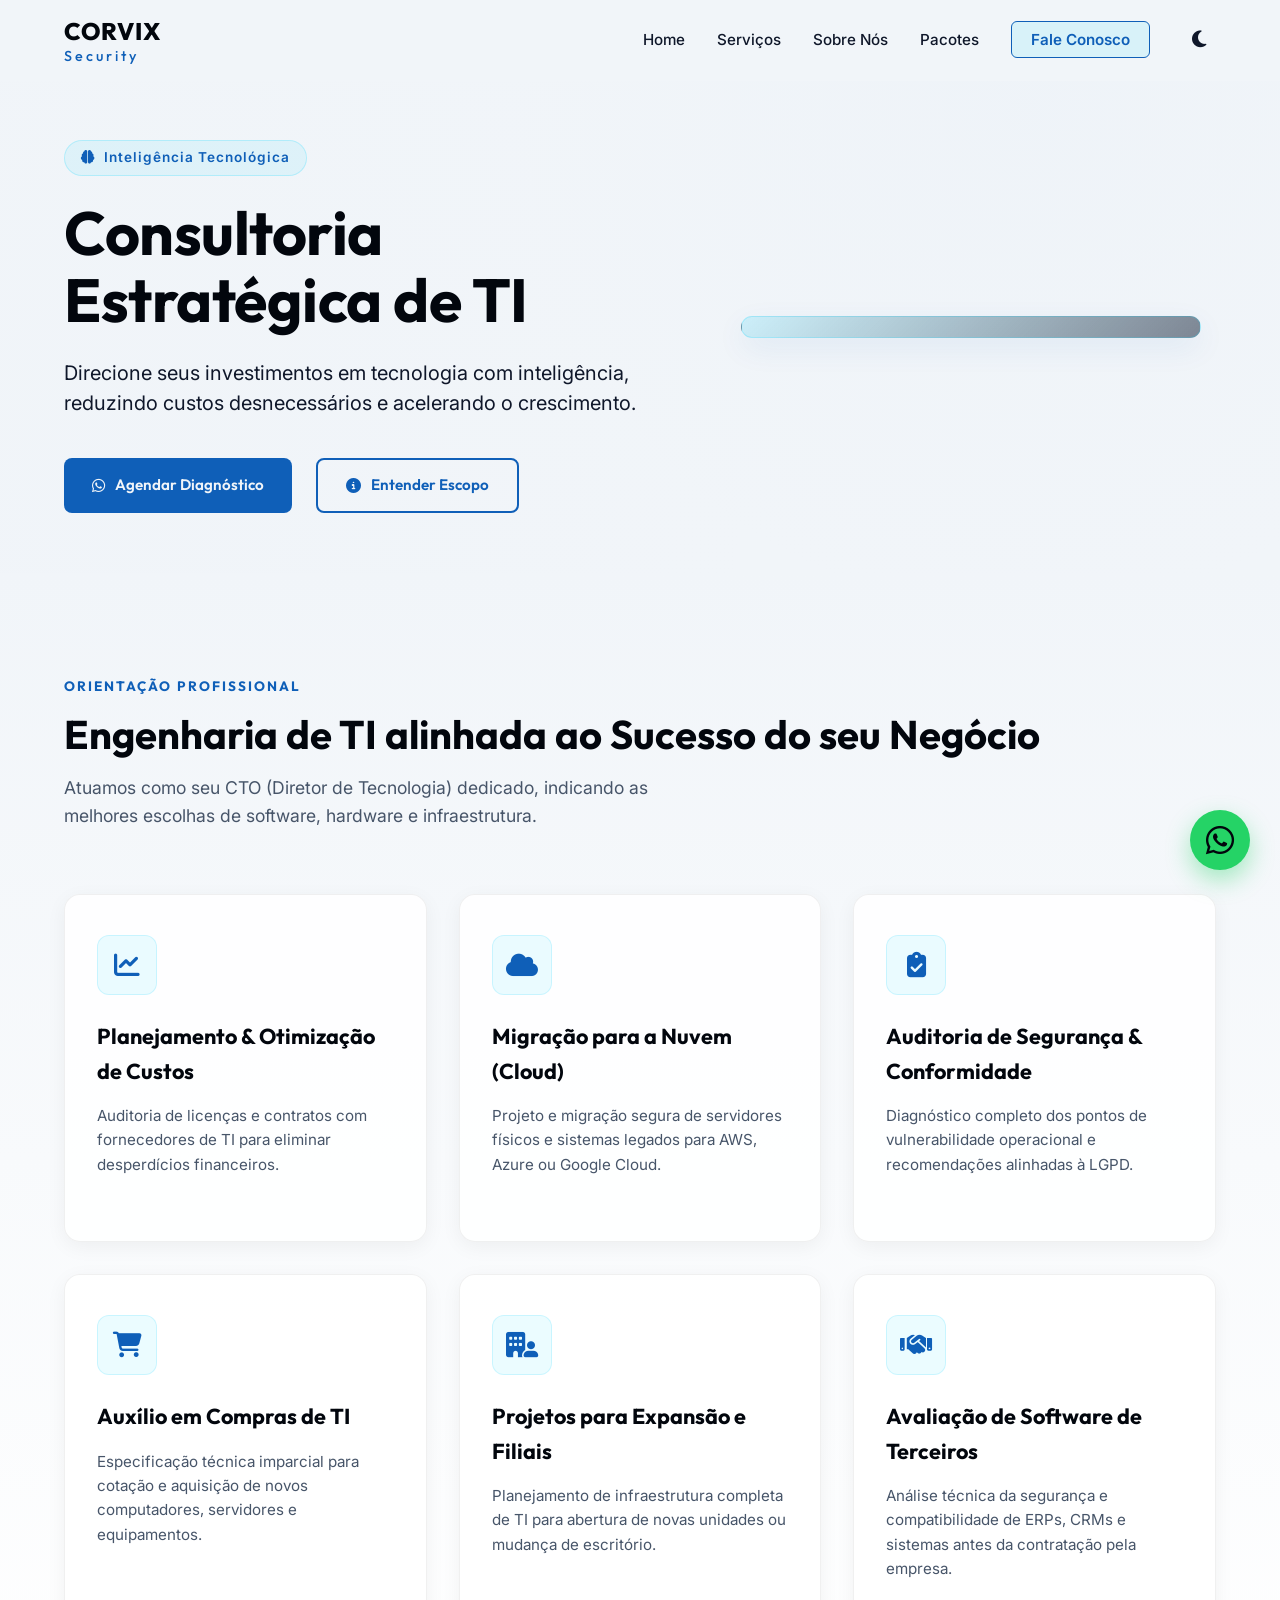
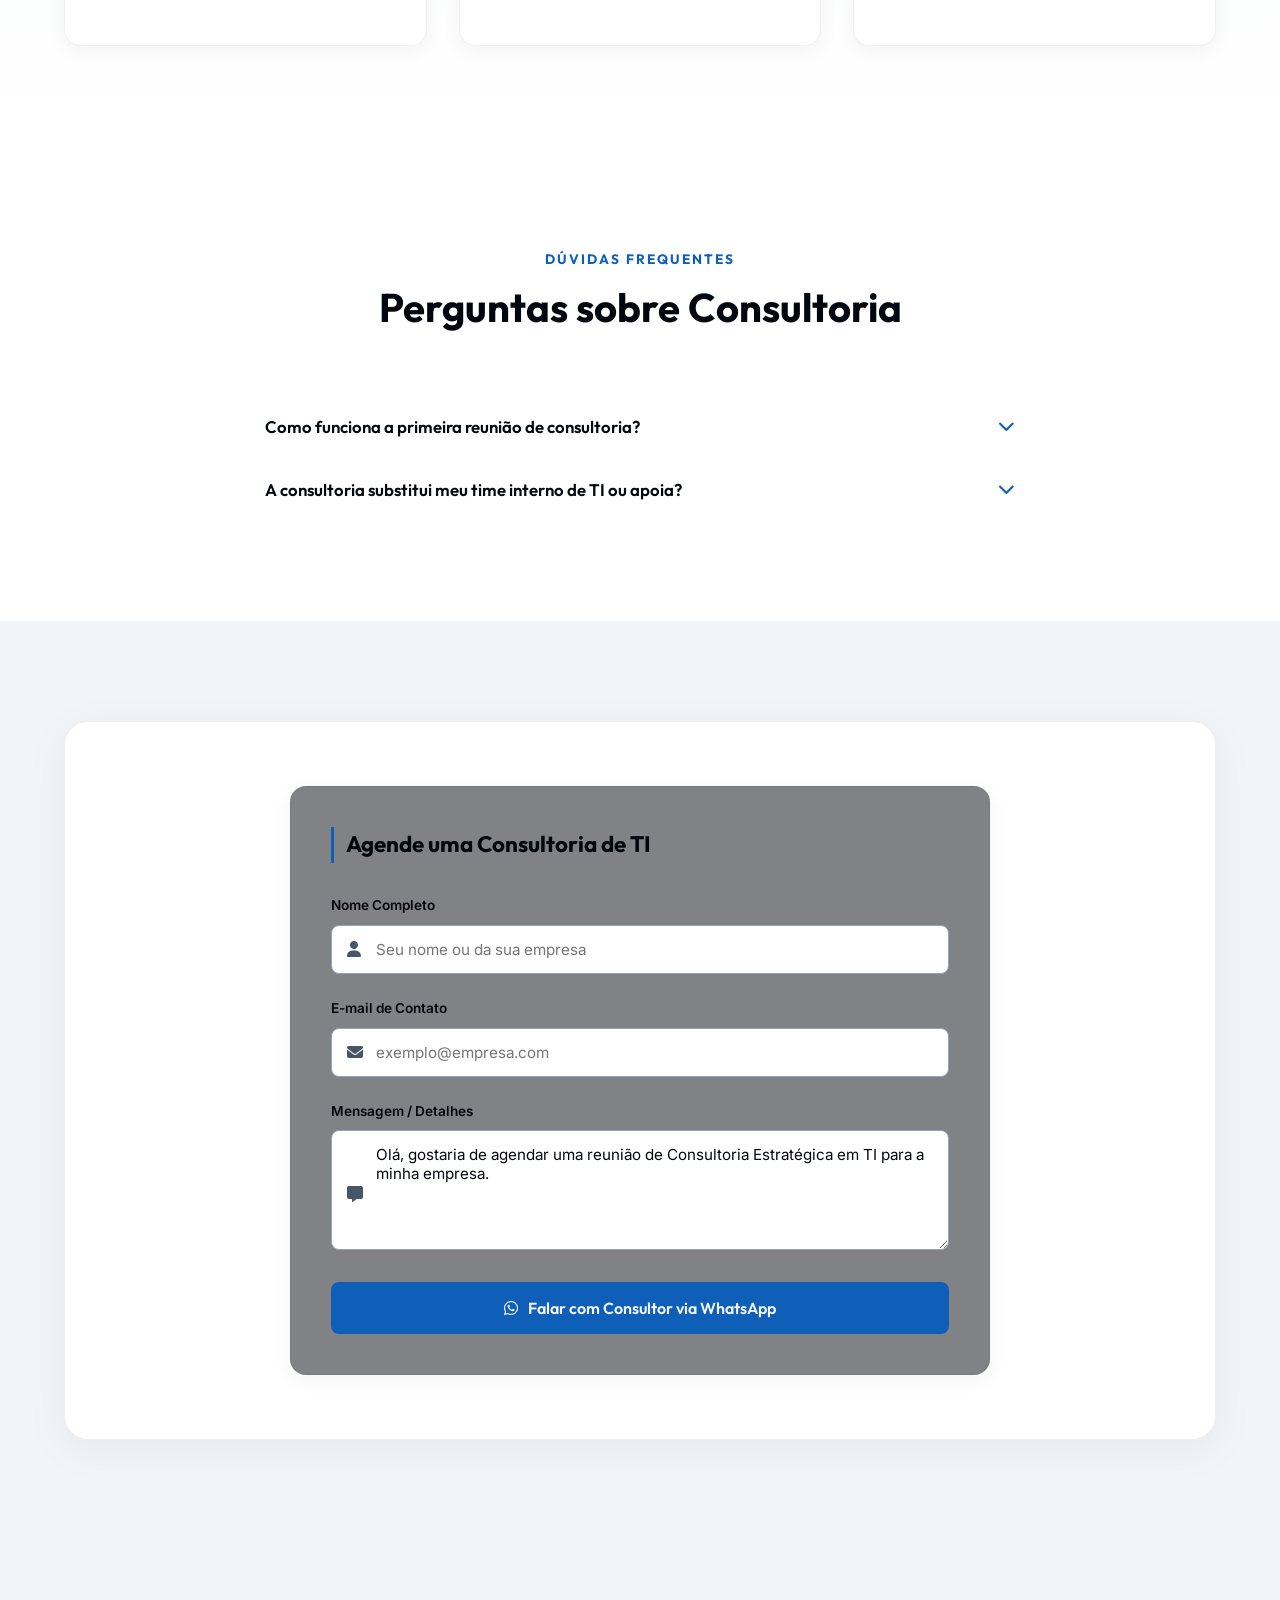
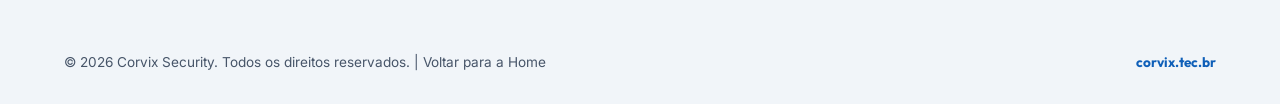
==== consultoria.html @ 657eeb53 "Add dedicated service pages and CRO enhancements for Corvix Security Co-authored-by: pedrodasilva100" ====
<!DOCTYPE html>
<html lang="pt-BR">
<head>
  <meta charset="UTF-8" />
  <meta name="viewport" content="width=device-width, initial-scale=1.0" />
  <title>Consultoria & Estratégia de TI | Corvix Security</title>
  <meta name="description" content="Planejamento estratégico de TI, redução de custos de tecnologia, migração para nuvem e adequação técnica às exigências do mercado." />

  <link rel="preconnect" href="https://fonts.googleapis.com">
  <link rel="preconnect" href="https://fonts.gstatic.com" crossorigin>
  <link href="https://fonts.googleapis.com/css2?family=Inter:wght@300;400;500;600;700&family=Outfit:wght@400;600;700;800&display=swap" rel="stylesheet">
  <link rel="stylesheet" href="https://cdnjs.cloudflare.com/ajax/libs/font-awesome/6.4.0/css/all.min.css" />
  <link rel="stylesheet" href="style.css" />
</head>
<body>

  <header class="header-main">
    <nav class="nav-container">
      <a href="index.html" class="logo">
        <img src="sitefoto.png" alt="Corvix Security Logo" class="logo-img" onerror="this.style.display='none'; document.getElementById('logo-text').style.display='block';" />
        <span id="logo-text" class="logo-text-fallback" style="display: none;">CORVIX <span>Security</span></span>
      </a>

      <ul class="nav-menu">
        <li><a href="index.html#home" class="nav-link">Home</a></li>
        <li><a href="index.html#servicos" class="nav-link active">Serviços</a></li>
        <li><a href="index.html#sobre" class="nav-link">Sobre Nós</a></li>
        <li><a href="index.html#pacotes" class="nav-link">Pacotes</a></li>
        <li><a href="index.html#contato" class="nav-link btn-nav">Fale Conosco</a></li>
        <li><button id="theme-toggle" class="theme-toggle-btn" aria-label="Alterar Tema"><i class="fa-solid fa-sun"></i></button></li>
      </ul>

      <button class="mobile-menu-btn" id="mobile-menu-btn" aria-label="Abrir Menu">
        <i class="fa-solid fa-bars"></i>
      </button>
    </nav>
  </header>

  <div class="mobile-menu" id="mobile-menu">
    <ul class="mobile-menu-list">
      <li><a href="index.html#home" class="mobile-link">Home</a></li>
      <li><a href="index.html#servicos" class="mobile-link">Serviços</a></li>
      <li><a href="index.html#sobre" class="mobile-link">Sobre Nós</a></li>
      <li><a href="index.html#pacotes" class="mobile-link">Pacotes</a></li>
      <li><a href="index.html#contato" class="mobile-link btn-mobile-nav">Fale Conosco</a></li>
      <li><button id="theme-toggle-mobile" class="theme-toggle-btn" aria-label="Alterar Tema"><i class="fa-solid fa-sun"></i></button></li>
    </ul>
  </div>

  <section class="hero-section" style="min-height: 60vh; padding-top: 140px; padding-bottom: 60px;">
    <div class="hero-container">
      <div class="hero-content">
        <span class="hero-badge"><i class="fa-solid fa-brain"></i> Inteligência Tecnológica</span>
        <h1 class="hero-title">Consultoria Estratégica de TI</h1>
        <p class="hero-subtitle">
          Direcione seus investimentos em tecnologia com inteligência, reduzindo custos desnecessários e acelerando o crescimento.
        </p>
        <div class="hero-actions">
          <a href="https://wa.me/5519995347558?text=Ol%C3%A1%2C%20gostaria%20de%20solicitar%20uma%20Consultoria%20de%20TI" target="_blank" class="btn btn-primary"><i class="fa-brands fa-whatsapp"></i> Agendar Diagnóstico</a>
          <a href="#detalhes" class="btn btn-secondary"><i class="fa-solid fa-circle-info"></i> Entender Escopo</a>
        </div>
      </div>
      <div class="hero-image-wrapper">
        <div class="hero-image-card">
          <img src="sitefoto.png" alt="Consultoria de TI Corvix" class="hero-img" onerror="this.style.display='none';" />
        </div>
      </div>
    </div>
  </section>

  <section id="detalhes" class="services-section">
    <div class="section-container">
      <div class="section-header">
        <span class="section-tag">Orientação Profissional</span>
        <h2 class="section-title">Engenharia de TI alinhada ao Sucesso do seu Negócio</h2>
        <p class="section-description">
          Atuamos como seu CTO (Diretor de Tecnologia) dedicado, indicando as melhores escolhas de software, hardware e infraestrutura.
        </p>
      </div>

      <div class="services-grid" style="grid-template-columns: repeat(auto-fit, minmax(300px, 1fr));">
        <div class="service-card">
          <div class="service-icon-wrapper"><i class="fa-solid fa-chart-line"></i></div>
          <h3>Planejamento & Otimização de Custos</h3>
          <p>Auditoria de licenças e contratos com fornecedores de TI para eliminar desperdícios financeiros.</p>
        </div>
        <div class="service-card">
          <div class="service-icon-wrapper"><i class="fa-solid fa-cloud"></i></div>
          <h3>Migração para a Nuvem (Cloud)</h3>
          <p>Projeto e migração segura de servidores físicos e sistemas legados para AWS, Azure ou Google Cloud.</p>
        </div>
        <div class="service-card">
          <div class="service-icon-wrapper"><i class="fa-solid fa-clipboard-check"></i></div>
          <h3>Auditoria de Segurança & Conformidade</h3>
          <p>Diagnóstico completo dos pontos de vulnerabilidade operacional e recomendações alinhadas à LGPD.</p>
        </div>
        <div class="service-card">
          <div class="service-icon-wrapper"><i class="fa-solid fa-cart-shopping"></i></div>
          <h3>Auxílio em Compras de TI</h3>
          <p>Especificação técnica imparcial para cotação e aquisição de novos computadores, servidores e equipamentos.</p>
        </div>
        <div class="service-card">
          <div class="service-icon-wrapper"><i class="fa-solid fa-building-user"></i></div>
          <h3>Projetos para Expansão e Filiais</h3>
          <p>Planejamento de infraestrutura completa de TI para abertura de novas unidades ou mudança de escritório.</p>
        </div>
        <div class="service-card">
          <div class="service-icon-wrapper"><i class="fa-solid fa-handshake"></i></div>
          <h3>Avaliação de Software de Terceiros</h3>
          <p>Análise técnica da segurança e compatibilidade de ERPs, CRMs e sistemas antes da contratação pela empresa.</p>
        </div>
      </div>
    </div>
  </section>

  <section class="about-section">
    <div class="section-container">
      <div class="section-header" style="text-align: center;">
        <span class="section-tag">Dúvidas Frequentes</span>
        <h2 class="section-title">Perguntas sobre Consultoria</h2>
      </div>

      <div style="max-width: 800px; margin: 0 auto;">
        <div class="faq-item">
          <button class="faq-question">Como funciona a primeira reunião de consultoria? <i class="fa-solid fa-chevron-down"></i></button>
          <div class="faq-answer"><p>Realizamos uma conversa para entender as dores, metas da empresa e analisar a infraestrutura atual sem custo de compromisso.</p></div>
        </div>
        <div class="faq-item">
          <button class="faq-question">A consultoria substitui meu time interno de TI ou apoia? <i class="fa-solid fa-chevron-down"></i></button>
          <div class="faq-answer"><p>Podemos atuar tanto como TI terceirizada completa quanto em sinergia com sua equipe atual para projetos estratégicos pontuais.</p></div>
        </div>
      </div>
    </div>
  </section>

  <section class="contact-section">
    <div class="section-container contact-wrapper" style="grid-template-columns: 1fr;">
      <div class="contact-form-panel" style="max-width: 700px; margin: 0 auto; width: 100%;">
        <h3>Agende uma Consultoria de TI</h3>
        <form onsubmit="sendMessage(event)" class="contact-form">
          <div class="form-group">
            <label for="name">Nome Completo</label>
            <div class="input-wrapper">
              <i class="fa-solid fa-user"></i>
              <input type="text" id="name" placeholder="Seu nome ou da sua empresa" required />
            </div>
          </div>
          <div class="form-group">
            <label for="email">E-mail de Contato</label>
            <div class="input-wrapper">
              <i class="fa-solid fa-envelope"></i>
              <input type="email" id="email" placeholder="exemplo@empresa.com" required />
            </div>
          </div>
          <input type="hidden" id="service-select" value="Consultoria" />
          <div class="form-group">
            <label for="message">Mensagem / Detalhes</label>
            <div class="input-wrapper">
              <i class="fa-solid fa-message"></i>
              <textarea id="message" required>Olá, gostaria de agendar uma reunião de Consultoria Estratégica em TI para a minha empresa.</textarea>
            </div>
          </div>
          <button type="submit" class="btn btn-primary btn-submit">
            <i class="fa-brands fa-whatsapp"></i> Falar com Consultor via WhatsApp
          </button>
        </form>
      </div>
    </div>
  </section>

  <footer class="footer-main">
    <div class="footer-bottom">
      <p>© 2026 Corvix Security. Todos os direitos reservados. | <a href="index.html">Voltar para a Home</a></p>
      <p class="domain-text">corvix.tec.br</p>
    </div>
  </footer>

  <a href="https://wa.me/5519995347558" target="_blank" class="whatsapp-floating-btn" aria-label="Conversar no WhatsApp">
    <i class="fa-brands fa-whatsapp"></i>
  </a>

  <script src="script.js"></script>
</body>
</html>
---- style.css ----
/* ==========================================================================
   CSS Globais & Variáveis de Design (Corvix Security)
   ========================================================================== */

:root {
  /* Cores Principais (Preto, 2 Tons de Azul Escuro, Cinza, Branco) */
  --color-black: #02060d;           /* Fundo ultra-escuro */
  --color-blue-dark-1: #060f1e;     /* Azul profundo principal */
  --color-blue-dark-2: #0c1a30;     /* Azul aço intermediário */
  --color-blue-card: #0f223f;       /* Fundo de cards com contraste */
  --color-gray: #8292a6;            /* Cinza de suporte */
  --color-gray-light: #ccd6f6;      /* Cinza claro para textos principais */
  --color-white: #ffffff;           /* Branco puro */
  
  /* Cores de Acento & Estado (Ciano de Segurança/Cyber) */
  --color-accent: #00d2ff;          /* Ciano neon de segurança */
  --color-accent-hover: #00b4d8;    /* Ciano de segurança hover */
  --color-success: #2ec4b6;         /* Verde-esmeralda para sucesso */
  
  /* Fontes */
  --font-primary: 'Inter', sans-serif;
  --font-headings: 'Outfit', sans-serif;
  
  /* Efeitos e Transições */
  --transition-smooth: all 0.3s cubic-bezier(0.25, 0.8, 0.25, 1);
  --glass-bg: rgba(12, 26, 48, 0.65);
  --glass-border: rgba(0, 210, 255, 0.15);
  --shadow-glow: 0 0 20px rgba(0, 210, 255, 0.15);

  /* Elementos Adaptáveis de Fundo */
  --hero-bg-gradient: linear-gradient(rgba(2, 6, 13, 0.82), rgba(2, 6, 13, 0.95)),
                      radial-gradient(circle at 80% 20%, rgba(12, 43, 92, 0.5), transparent 45%),
                      radial-gradient(circle at 10% 80%, rgba(15, 34, 63, 0.4), transparent 50%);
  --header-bg: rgba(2, 6, 13, 0.85);
  --input-bg: var(--color-blue-dark-2);
  --input-border: rgba(255, 255, 255, 0.05);
}

body.light-theme {
  /* Redefinição para o Tema Claro (Azul escuro, cinza, preto e branco invertido) */
  --color-black: #f1f5f9;           /* Cinza ultra-claro de fundo */
  --color-blue-dark-1: #ffffff;     /* Branco para seções principais */
  --color-blue-dark-2: #cbd5e1;     /* Cinza/azul claro para bordas e divisores */
  --color-blue-card: #ffffff;       /* Cards brancos */
  --color-gray: #475569;            /* Cinza escuro para suporte de leitura */
  --color-gray-light: #0f172a;      /* Azul escuro/preto para texto principal */
  --color-white: #02060d;           /* Inverte texto branco para ultra-escuro */
  
  /* Tons de Acento Claros (Azul profissional corporativo em vez de ciano neon) */
  --color-accent: #0f5fb8;          /* Azul profissional escuro */
  --color-accent-hover: #0a4a90;    /* Hover do azul profissional */
  
  --glass-bg: rgba(255, 255, 255, 0.85);
  --glass-border: rgba(15, 95, 184, 0.12);
  --shadow-glow: 0 10px 30px rgba(15, 95, 184, 0.08);

  --hero-bg-gradient: linear-gradient(rgba(241, 245, 249, 0.9), rgba(241, 245, 249, 0.95)),
                      radial-gradient(circle at 80% 20%, rgba(15, 95, 184, 0.12), transparent 45%),
                      radial-gradient(circle at 10% 80%, rgba(200, 210, 230, 0.25), transparent 50%);
  --header-bg: rgba(241, 245, 249, 0.9);
  --input-bg: #ffffff;
  --input-border: #94a3b8;
}

/* Reset Básico */
* {
  margin: 0;
  padding: 0;
  box-sizing: border-box;
  scroll-behavior: smooth;
}

body {
  font-family: var(--font-primary);
  background-color: var(--color-black);
  color: var(--color-gray-light);
  line-height: 1.6;
  overflow-x: hidden;
}

h1, h2, h3, h4, h5, h6 {
  font-family: var(--font-headings);
  color: var(--color-white);
  font-weight: 700;
}

a {
  color: inherit;
  text-decoration: none;
  transition: var(--transition-smooth);
}

/* Utilitários */
.section-container {
  width: 90%;
  max-width: 1200px;
  margin: 0 auto;
}

.section-tag {
  display: inline-block;
  font-family: var(--font-headings);
  font-size: 0.85rem;
  font-weight: 700;
  text-transform: uppercase;
  letter-spacing: 2px;
  color: var(--color-accent);
  margin-bottom: 0.75rem;
}

.section-title {
  font-size: clamp(2rem, 4vw, 2.5rem);
  margin-bottom: 1rem;
  line-height: 1.2;
}

.section-description {
  max-width: 650px;
  font-size: 1.1rem;
  color: var(--color-gray);
  margin-bottom: 3rem;
}

.section-header {
  margin-bottom: 4rem;
}

/* Botões */
.btn {
  display: inline-flex;
  align-items: center;
  justify-content: center;
  gap: 10px;
  font-family: var(--font-headings);
  font-weight: 600;
  font-size: 0.95rem;
  padding: 0.85rem 1.75rem;
  border-radius: 8px;
  cursor: pointer;
  transition: var(--transition-smooth);
  border: none;
}

.btn-primary {
  background-color: var(--color-accent);
  color: var(--color-black);
}

.btn-primary:hover {
  background-color: var(--color-accent-hover);
  transform: translateY(-3px);
  box-shadow: 0 10px 20px rgba(0, 210, 255, 0.3);
}

.btn-secondary {
  background-color: transparent;
  color: var(--color-white);
  border: 2px solid var(--color-blue-dark-2);
}

.btn-secondary:hover {
  border-color: var(--color-accent);
  background-color: rgba(0, 210, 255, 0.05);
  transform: translateY(-3px);
}

/* Colors for dynamic badge icons */
.color-cyan { color: var(--color-accent); }
.color-green { color: var(--color-success); }

/* ==========================================================================
   Header & Navegação
   ========================================================================== */

.header-main {
  position: fixed;
  top: 0;
  left: 0;
  width: 100%;
  z-index: 1000;
  background-color: var(--header-bg);
  backdrop-filter: blur(12px);
  border-bottom: 1px solid rgba(255, 255, 255, 0.03);
  transition: var(--transition-smooth);
}

.header-scrolled {
  padding: 10px 0;
  background-color: var(--color-black);
  box-shadow: 0 5px 25px rgba(0, 0, 0, 0.5);
}

.nav-container {
  display: flex;
  justify-content: space-between;
  align-items: center;
  width: 90%;
  max-width: 1200px;
  height: 80px;
  margin: 0 auto;
}

.logo {
  display: flex;
  align-items: center;
  gap: 12px;
  font-family: var(--font-headings);
  font-weight: 800;
  font-size: 1.5rem;
  letter-spacing: 1px;
  color: var(--color-white);
}

.logo-img {
  max-height: 52px;
  width: auto;
  object-fit: contain;
  border-radius: 4px;
  transition: var(--transition-smooth);
}

.logo:hover .logo-img {
  transform: scale(1.05);
}

.logo-text-fallback span {
  color: var(--color-accent);
  font-size: 0.9rem;
  font-weight: 500;
  letter-spacing: 3px;
  display: block;
  margin-top: -6px;
}

.nav-menu {
  display: flex;
  align-items: center;
  list-style: none;
  gap: 2rem;
}

.nav-link {
  font-size: 0.95rem;
  font-weight: 500;
  color: var(--color-gray-light);
  position: relative;
  padding: 6px 0;
}

.nav-link:hover, .nav-link.active {
  color: var(--color-accent);
}

.nav-link::after {
  content: '';
  position: absolute;
  bottom: 0;
  left: 0;
  width: 0;
  height: 2px;
  background-color: var(--color-accent);
  transition: var(--transition-smooth);
}

.nav-link:hover::after, .nav-link.active::after {
  width: 100%;
}

.btn-nav {
  background-color: rgba(0, 210, 255, 0.1);
  border: 1px solid var(--color-accent);
  color: var(--color-accent);
  padding: 0.5rem 1.2rem;
  border-radius: 6px;
  font-weight: 600;
}

.btn-nav:hover {
  background-color: var(--color-accent);
  color: var(--color-black);
  transform: translateY(-2px);
  box-shadow: 0 4px 15px rgba(0, 210, 255, 0.2);
}

.btn-nav::after {
  display: none;
}

/* Menu Mobile Toggle Button */
.mobile-menu-btn {
  display: none;
  background: none;
  border: none;
  color: var(--color-white);
  font-size: 1.5rem;
  cursor: pointer;
  z-index: 1001;
}

/* Menu Mobile Dropdown */
.mobile-menu {
  position: fixed;
  top: -100%;
  left: 0;
  width: 100%;
  background-color: var(--color-black);
  border-bottom: 2px solid var(--color-accent);
  z-index: 999;
  transition: var(--transition-smooth);
  box-shadow: 0 10px 30px rgba(0,0,0,0.8);
  padding-top: 100px;
  padding-bottom: 2rem;
}

.mobile-menu.active {
  top: 0;
}

.mobile-menu-list {
  display: flex;
  flex-direction: column;
  align-items: center;
  list-style: none;
  gap: 1.5rem;
}

.mobile-link {
  font-size: 1.2rem;
  font-family: var(--font-headings);
  font-weight: 600;
  color: var(--color-white);
}

.mobile-link:hover {
  color: var(--color-accent);
}

.btn-mobile-nav {
  background-color: var(--color-accent);
  color: var(--color-black) !important;
  padding: 0.6rem 2rem;
  border-radius: 6px;
  font-weight: 700;
  display: inline-block;
  margin-top: 1rem;
}

/* ==========================================================================
   Hero Section
   ========================================================================== */

.hero-section {
  position: relative;
  min-height: 100vh;
  display: flex;
  align-items: center;
  padding-top: 120px;
  background: var(--hero-bg-gradient);
  overflow: hidden;
}

.hero-container {
  display: grid;
  grid-template-columns: 1.1fr 0.9fr;
  align-items: center;
  gap: 4rem;
  width: 90%;
  max-width: 1200px;
  margin: 0 auto;
  position: relative;
  z-index: 10;
}

.hero-content {
  display: flex;
  flex-direction: column;
  align-items: flex-start;
}

.hero-badge {
  background-color: rgba(0, 210, 255, 0.08);
  border: 1px solid rgba(0, 210, 255, 0.2);
  color: var(--color-accent);
  padding: 6px 16px;
  border-radius: 50px;
  font-size: 0.85rem;
  font-weight: 600;
  letter-spacing: 1px;
  margin-bottom: 1.5rem;
  display: flex;
  align-items: center;
  gap: 8px;
}

.hero-title {
  font-size: clamp(2.2rem, 5vw, 3.8rem);
  line-height: 1.1;
  margin-bottom: 1.5rem;
  letter-spacing: -0.5px;
}

.hero-subtitle {
  font-size: clamp(1.05rem, 2vw, 1.25rem);
  color: var(--color-gray-light);
  max-width: 600px;
  margin-bottom: 2.5rem;
  line-height: 1.5;
}

.typewriter {
  color: var(--color-accent);
  font-weight: 700;
  border-bottom: 2px solid transparent;
}

.cursor {
  color: var(--color-accent);
  animation: blink 0.75s step-end infinite;
}

@keyframes blink {
  from, to { color: transparent }
  50% { color: var(--color-accent) }
}

.hero-actions {
  display: flex;
  gap: 1.5rem;
  flex-wrap: wrap;
}

/* Lado Direito do Hero - Imagem e Flutuantes */
.hero-image-wrapper {
  position: relative;
  display: flex;
  justify-content: center;
  align-items: center;
}

.hero-image-card {
  position: relative;
  border-radius: 20px;
  padding: 10px;
  background: linear-gradient(135deg, rgba(0, 210, 255, 0.15), rgba(12, 26, 48, 0.5));
  box-shadow: var(--shadow-glow);
  width: 100%;
  max-width: 460px;
  border: 1px solid rgba(0, 210, 255, 0.2);
  animation: float 6s ease-in-out infinite;
}

@keyframes float {
  0% { transform: translateY(0px); }
  50% { transform: translateY(-12px); }
  100% { transform: translateY(0px); }
}

.hero-img {
  width: 100%;
  height: auto;
  border-radius: 14px;
  display: block;
  object-fit: cover;
  box-shadow: 0 15px 35px rgba(0,0,0,0.6);
}

.floating-badge {
  position: absolute;
  background: var(--glass-bg);
  backdrop-filter: blur(10px);
  border: 1px solid var(--glass-border);
  border-radius: 12px;
  padding: 12px 18px;
  display: flex;
  align-items: center;
  gap: 12px;
  box-shadow: 0 8px 32px rgba(0, 0, 0, 0.4);
}

.floating-badge i {
  font-size: 1.5rem;
}

.floating-badge h4 {
  font-size: 0.9rem;
  margin-bottom: 2px;
}

.floating-badge p {
  font-size: 0.75rem;
  color: var(--color-gray);
}

.badge-1 {
  top: 15%;
  left: -20px;
}

.badge-2 {
  bottom: 15%;
  right: -20px;
}

/* ==========================================================================
   Serviços Section
   ========================================================================== */

.services-section {
  padding: 100px 0;
  background: linear-gradient(to bottom, var(--color-black), var(--color-blue-dark-1));
  position: relative;
}

.services-grid {
  display: grid;
  grid-template-columns: repeat(auto-fit, minmax(320px, 1fr));
  gap: 2rem;
}

.service-card {
  background-color: var(--glass-bg);
  border: 1px solid rgba(255, 255, 255, 0.03);
  border-radius: 16px;
  padding: 2.5rem 2rem;
  transition: var(--transition-smooth);
  position: relative;
  overflow: hidden;
  display: flex;
  flex-direction: column;
}

.service-card::before {
  content: '';
  position: absolute;
  top: 0;
  left: 0;
  width: 100%;
  height: 100%;
  background: radial-gradient(circle at 10% 10%, rgba(0, 210, 255, 0.08), transparent 50%);
  opacity: 0;
  transition: var(--transition-smooth);
}

.service-card:hover::before {
  opacity: 1;
}

.service-card:hover {
  transform: translateY(-8px);
  border-color: var(--color-accent);
  box-shadow: var(--shadow-glow);
}

.service-icon-wrapper {
  width: 60px;
  height: 60px;
  border-radius: 12px;
  background-color: rgba(0, 210, 255, 0.08);
  border: 1px solid rgba(0, 210, 255, 0.15);
  display: flex;
  align-items: center;
  justify-content: center;
  margin-bottom: 1.5rem;
  color: var(--color-accent);
  font-size: 1.6rem;
  transition: var(--transition-smooth);
}

.service-card:hover .service-icon-wrapper {
  background-color: var(--color-accent);
  color: var(--color-black);
  transform: rotateY(180deg);
}

.service-card h3 {
  font-size: 1.35rem;
  margin-bottom: 1rem;
}

.service-card p {
  font-size: 0.95rem;
  color: var(--color-gray);
  line-height: 1.6;
  margin-bottom: 1.5rem;
  flex-grow: 1;
}

.service-link {
  display: inline-flex;
  align-items: center;
  gap: 8px;
  font-size: 0.9rem;
  font-weight: 600;
  color: var(--color-accent);
}

.service-link i {
  transition: var(--transition-smooth);
}

.service-card:hover .service-link i {
  transform: translateX(5px);
}

/* ==========================================================================
   Sobre / Infos Section
   ========================================================================== */

.about-section {
  padding: 100px 0;
  background-color: var(--color-blue-dark-1);
}

.about-grid {
  display: grid;
  grid-template-columns: 1.1fr 0.9fr;
  align-items: center;
  gap: 5rem;
}

.about-text {
  font-size: 1.1rem;
  color: var(--color-gray-light);
  margin-bottom: 2.5rem;
}

.features-list {
  display: flex;
  flex-direction: column;
  gap: 1.5rem;
}

.feature-item {
  display: flex;
  gap: 1rem;
}

.feature-icon {
  color: var(--color-accent);
  font-size: 1.3rem;
  margin-top: 2px;
}

.feature-item h4 {
  font-size: 1.05rem;
  margin-bottom: 4px;
}

.feature-item p {
  font-size: 0.9rem;
  color: var(--color-gray);
}

/* Card de Estatísticas Lateral */
.about-stats-card {
  display: grid;
  grid-template-columns: 1fr 1fr;
  gap: 1.5rem;
  background-color: var(--color-blue-dark-2);
  border: 1px solid rgba(255, 255, 255, 0.05);
  border-radius: 20px;
  padding: 3rem 2rem;
  box-shadow: 0 15px 40px rgba(0,0,0,0.4);
  position: relative;
}

.about-stats-card::after {
  content: '';
  position: absolute;
  top: -10px;
  right: -10px;
  width: 40px;
  height: 40px;
  border-top: 3px solid var(--color-accent);
  border-right: 3px solid var(--color-accent);
  border-radius: 0 10px 0 0;
}

.stats-item {
  text-align: center;
  padding: 1rem;
}

.stats-number {
  display: block;
  font-family: var(--font-headings);
  font-size: 2.5rem;
  font-weight: 800;
  color: var(--color-accent);
  margin-bottom: 0.5rem;
}

.stats-label {
  font-size: 0.85rem;
  text-transform: uppercase;
  letter-spacing: 1px;
  color: var(--color-gray-light);
}

/* ==========================================================================
   Pacotes Section
   ========================================================================== */

.packages-section {
  padding: 100px 0;
  background: linear-gradient(to bottom, var(--color-blue-dark-1), var(--color-black));
}

.packages-grid {
  display: grid;
  grid-template-columns: repeat(auto-fit, minmax(260px, 1fr));
  gap: 2rem;
  align-items: stretch;
}

.package-card {
  background-color: var(--glass-bg);
  border: 1px solid rgba(255, 255, 255, 0.03);
  border-radius: 16px;
  padding: 2.5rem 1.8rem;
  display: flex;
  flex-direction: column;
  transition: var(--transition-smooth);
  position: relative;
}

.package-card:hover {
  transform: translateY(-5px);
  border-color: rgba(0, 210, 255, 0.3);
  box-shadow: 0 10px 30px rgba(0,0,0,0.4);
}

.package-header {
  margin-bottom: 2rem;
  border-bottom: 1px solid rgba(255, 255, 255, 0.05);
  padding-bottom: 1.5rem;
}

.package-header h3 {
  font-size: 1.3rem;
  color: var(--color-accent);
  margin-bottom: 8px;
}

.package-desc {
  font-size: 0.85rem;
  color: var(--color-gray);
}

.package-features {
  list-style: none;
  display: flex;
  flex-direction: column;
  gap: 12px;
  margin-bottom: 2.5rem;
  flex-grow: 1;
}

.package-features li {
  font-size: 0.9rem;
  display: flex;
  align-items: center;
  gap: 10px;
  color: var(--color-gray-light);
}

.package-features i {
  color: var(--color-accent);
  font-size: 0.85rem;
}

.package-footer .btn {
  width: 100%;
}

/* Destaque (Pacote Mais Procurado) */
.package-card.featured {
  background-color: var(--color-blue-card);
  border: 2px solid var(--color-accent);
  box-shadow: var(--shadow-glow);
  transform: scale(1.03);
}

.package-card.featured:hover {
  transform: scale(1.03) translateY(-5px);
}

.featured-badge {
  position: absolute;
  top: -14px;
  left: 50%;
  transform: translateX(-50%);
  background-color: var(--color-accent);
  color: var(--color-black);
  padding: 4px 14px;
  font-family: var(--font-headings);
  font-weight: 700;
  font-size: 0.75rem;
  text-transform: uppercase;
  border-radius: 30px;
  letter-spacing: 1px;
}

.package-card.featured .package-header h3 {
  color: var(--color-white);
}

/* ==========================================================================
   Contato & Formulário
   ========================================================================== */

.contact-section {
  padding: 100px 0;
  background-color: var(--color-black);
}

.contact-wrapper {
  display: grid;
  grid-template-columns: 0.95fr 1.05fr;
  gap: 4rem;
  background-color: var(--color-blue-dark-1);
  border: 1px solid rgba(255, 255, 255, 0.03);
  border-radius: 24px;
  padding: 4rem 3rem;
  box-shadow: 0 20px 50px rgba(0,0,0,0.5);
}

.contact-subtitle {
  font-size: 1rem;
  color: var(--color-gray);
  margin-bottom: 2.5rem;
  line-height: 1.6;
}

.contact-methods {
  display: flex;
  flex-direction: column;
  gap: 2rem;
}

.method-item {
  display: flex;
  gap: 1.25rem;
  align-items: center;
}

.method-icon {
  width: 50px;
  height: 50px;
  border-radius: 50%;
  background-color: rgba(0, 210, 255, 0.08);
  border: 1px solid rgba(0, 210, 255, 0.2);
  display: flex;
  align-items: center;
  justify-content: center;
  color: var(--color-accent);
  font-size: 1.3rem;
}

.method-item h4 {
  font-size: 1rem;
  margin-bottom: 2px;
}

.method-item p {
  font-size: 0.9rem;
  color: var(--color-gray-light);
}

.contact-link:hover {
  color: var(--color-accent);
  text-decoration: underline;
}

/* Formulário */
.contact-form-panel {
  background-color: rgba(2, 6, 13, 0.5);
  border: 1px solid rgba(255, 255, 255, 0.03);
  border-radius: 16px;
  padding: 2.5rem;
}

.contact-form-panel h3 {
  font-size: 1.4rem;
  margin-bottom: 2rem;
  border-left: 3px solid var(--color-accent);
  padding-left: 12px;
}

.form-group {
  margin-bottom: 1.5rem;
}

.form-group label {
  display: block;
  font-size: 0.85rem;
  font-weight: 600;
  color: var(--color-white);
  margin-bottom: 8px;
}

.input-wrapper {
  position: relative;
}

.input-wrapper i {
  position: absolute;
  top: 50%;
  left: 16px;
  transform: translateY(-50%);
  color: var(--color-gray);
  font-size: 1rem;
}

.input-wrapper textarea + i {
  top: 24px;
  transform: none;
}

.input-wrapper input,
.input-wrapper select,
.input-wrapper textarea {
  width: 100%;
  background-color: var(--input-bg);
  border: 1.5px solid var(--input-border);
  color: var(--color-white);
  padding: 14px 16px 14px 44px;
  border-radius: 8px;
  font-family: var(--font-primary);
  font-size: 0.95rem;
  transition: var(--transition-smooth);
}

.input-wrapper select {
  appearance: none;
  cursor: pointer;
}

/* Custom dropdown arrow */
.input-wrapper select::-ms-expand {
  display: none;
}

.input-wrapper input:focus,
.input-wrapper select:focus,
.input-wrapper textarea:focus {
  outline: none;
  border-color: var(--color-accent);
  box-shadow: 0 0 10px rgba(0, 210, 255, 0.15);
  background-color: rgba(12, 26, 48, 0.9);
}

.input-wrapper textarea {
  min-height: 120px;
  resize: vertical;
}

.btn-submit {
  width: 100%;
  padding: 1rem;
  font-size: 1rem;
}

/* ==========================================================================
   Rodapé (Footer)
   ========================================================================== */

.footer-main {
  background-color: var(--color-black);
  border-top: 1px solid rgba(255, 255, 255, 0.03);
  padding: 80px 0 30px;
  color: var(--color-gray);
}

.footer-container {
  width: 90%;
  max-width: 1200px;
  margin: 0 auto;
  display: grid;
  grid-template-columns: 1.5fr 1fr 1fr;
  gap: 4rem;
  margin-bottom: 4rem;
}

.footer-brand .logo {
  margin-bottom: 1.5rem;
}

.footer-brand p {
  font-size: 0.9rem;
  margin-bottom: 2rem;
  max-width: 320px;
}

.social-links {
  display: flex;
  gap: 1rem;
}

.social-links a {
  width: 40px;
  height: 40px;
  border-radius: 50%;
  background-color: var(--color-blue-dark-2);
  border: 1px solid rgba(255, 255, 255, 0.05);
  display: flex;
  align-items: center;
  justify-content: center;
  color: var(--color-white);
  font-size: 1.1rem;
}

.social-links a:hover {
  background-color: var(--color-accent);
  color: var(--color-black);
  transform: translateY(-3px);
}

.footer-container h4 {
  font-size: 1.1rem;
  margin-bottom: 1.5rem;
  border-bottom: 2px solid var(--color-blue-dark-2);
  display: inline-block;
  padding-bottom: 5px;
}

.footer-container ul {
  list-style: none;
}

.footer-container ul li {
  margin-bottom: 10px;
}

.footer-container ul a {
  font-size: 0.9rem;
}

.footer-container ul a:hover {
  color: var(--color-accent);
  padding-left: 5px;
}

.footer-bottom {
  border-top: 1px solid rgba(255, 255, 255, 0.03);
  padding-top: 30px;
  width: 90%;
  max-width: 1200px;
  margin: 0 auto;
  display: flex;
  justify-content: space-between;
  align-items: center;
  font-size: 0.85rem;
  flex-wrap: wrap;
  gap: 1rem;
}

.footer-bottom a:hover {
  color: var(--color-accent);
}

.domain-text {
  font-family: var(--font-headings);
  font-weight: 700;
  color: var(--color-accent);
}

/* ==========================================================================
   Botão Flutuante do WhatsApp
   ========================================================================== */

.whatsapp-floating-btn {
  position: fixed;
  bottom: 30px;
  right: 30px;
  width: 60px;
  height: 60px;
  background-color: #25d366;
  color: var(--color-white);
  border-radius: 50%;
  display: flex;
  align-items: center;
  justify-content: center;
  font-size: 2rem;
  box-shadow: 0 10px 25px rgba(37, 211, 102, 0.4);
  z-index: 999;
  transition: var(--transition-smooth);
}

.whatsapp-floating-btn:hover {
  transform: scale(1.1) rotate(10deg);
  box-shadow: 0 15px 30px rgba(37, 211, 102, 0.6);
}

/* ==========================================================================
   Responsividade (Medias Queries)
   ========================================================================== */

@media (max-width: 1024px) {
  .hero-container {
    grid-template-columns: 1fr;
    text-align: center;
    gap: 3rem;
    padding-bottom: 3rem;
  }

  .hero-content {
    align-items: center;
  }

  .hero-subtitle {
    margin-left: auto;
    margin-right: auto;
  }

  .hero-image-wrapper {
    margin-top: 2rem;
  }

  .about-grid {
    grid-template-columns: 1fr;
    gap: 4rem;
  }

  .about-stats-card {
    max-width: 600px;
    margin: 0 auto;
  }

  .contact-wrapper {
    grid-template-columns: 1fr;
    gap: 3rem;
    padding: 3rem 2rem;
  }
}

@media (max-width: 768px) {
  .mobile-menu-btn {
    display: block;
  }

  .nav-menu {
    display: none;
  }

  .packages-grid {
    grid-template-columns: 1fr;
  }

  .package-card.featured {
    transform: none;
  }

  .package-card.featured:hover {
    transform: translateY(-5px);
  }

  .footer-container {
    grid-template-columns: 1fr;
    gap: 3rem;
  }

  .footer-brand p {
    max-width: 100%;
  }

  .footer-bottom {
    flex-direction: column;
    text-align: center;
  }
}

@media (max-width: 480px) {
  .hero-actions {
    flex-direction: column;
    width: 100%;
  }

  .hero-actions .btn {
    width: 100%;
  }

  .floating-badge {
    padding: 8px 12px;
  }

  .badge-1 {
    left: 0;
  }

  .badge-2 {
    right: 0;
  }

  .contact-form-panel {
    padding: 1.5rem;
  }

  .whatsapp-floating-btn {
    bottom: 20px;
    right: 20px;
    width: 50px;
    height: 50px;
    font-size: 1.6rem;
  }
}

/* ==========================================================================
   FAQ Accordion Section
   ========================================================================== */
.faq-section {
  padding: 100px 0;
  background-color: var(--color-blue-dark-1);
}

.faq-container {
  max-width: 800px;
  margin: 0 auto;
  display: flex;
  flex-direction: column;
  gap: 1.25rem;
}

.faq-item {
  background-color: var(--glass-bg);
  border: 1px solid rgba(255, 255, 255, 0.05);
  border-radius: 12px;
  overflow: hidden;
  transition: var(--transition-smooth);
}

.faq-item:hover {
  border-color: rgba(0, 210, 255, 0.3);
}

.faq-question {
  width: 100%;
  padding: 1.25rem 1.5rem;
  background: none;
  border: none;
  color: var(--color-white);
  font-family: var(--font-headings);
  font-size: 1.05rem;
  font-weight: 600;
  text-align: left;
  display: flex;
  justify-content: space-between;
  align-items: center;
  cursor: pointer;
  transition: var(--transition-smooth);
}

.faq-question i {
  color: var(--color-accent);
  transition: transform 0.3s ease;
}

.faq-item.active .faq-question i {
  transform: rotate(180deg);
}

.faq-answer {
  max-height: 0;
  overflow: hidden;
  transition: max-height 0.35s ease-out, padding 0.35s ease-out;
  padding: 0 1.5rem;
}

.faq-item.active .faq-answer {
  padding: 0 1.5rem 1.25rem 1.5rem;
}

.faq-answer p {
  color: var(--color-gray-light);
  font-size: 0.95rem;
  line-height: 1.6;
}

/* ==========================================================================
   Modal de Detalhes do Serviço
   ========================================================================== */
.service-modal {
  position: fixed;
  top: 0;
  left: 0;
  width: 100%;
  height: 100%;
  z-index: 2000;
  background-color: rgba(2, 6, 13, 0.9);
  backdrop-filter: blur(8px);
  display: flex;
  align-items: center;
  justify-content: center;
  opacity: 0;
  visibility: hidden;
  transition: var(--transition-smooth);
}

.service-modal.active {
  opacity: 1;
  visibility: visible;
}

.modal-content {
  background-color: var(--color-blue-dark-2);
  border: 1.5px solid var(--color-accent);
  border-radius: 20px;
  max-width: 600px;
  width: 90%;
  padding: 3rem 2.5rem;
  position: relative;
  box-shadow: var(--shadow-glow);
  transform: translateY(-50px);
  transition: var(--transition-smooth);
  max-height: 90vh;
  overflow-y: auto;
}

.service-modal.active .modal-content {
  transform: translateY(0);
}

.modal-close {
  position: absolute;
  top: 20px;
  right: 20px;
  background: none;
  border: none;
  color: var(--color-white);
  font-size: 2.2rem;
  cursor: pointer;
  line-height: 1;
  transition: var(--transition-smooth);
}

.modal-close:hover {
  color: var(--color-accent);
  transform: scale(1.1);
}

.modal-body {
  text-align: left;
}

.modal-body .service-icon-wrapper {
  margin: 0 auto 1.5rem 0;
}

.modal-body h3 {
  font-size: 1.8rem;
  color: var(--color-white);
  margin-bottom: 1rem;
}

.modal-body p {
  color: var(--color-gray-light);
  font-size: 1rem;
  line-height: 1.6;
  margin-bottom: 1.5rem;
}

.modal-body h4 {
  font-size: 1.1rem;
  color: var(--color-accent);
  margin-bottom: 0.8rem;
}

.modal-bullets {
  list-style: none;
  display: grid;
  grid-template-columns: 1fr 1fr;
  gap: 10px;
  margin-bottom: 2.5rem;
}

.modal-bullets li {
  font-size: 0.9rem;
  display: flex;
  align-items: center;
  gap: 8px;
  color: var(--color-gray);
}

.modal-bullets li i {
  color: var(--color-accent);
}

.modal-body .btn {
  width: 100%;
}

@media (max-width: 480px) {
  .modal-content {
    padding: 2rem 1.5rem;
  }
  .modal-bullets {
    grid-template-columns: 1fr;
  }
}

/* ==========================================================================
   Estilização do Botão de Alternância de Tema
   ========================================================================== */
.theme-toggle-btn {
  background: none;
  border: none;
  color: var(--color-gray-light);
  font-size: 1.2rem;
  cursor: pointer;
  padding: 6px 10px;
  display: flex;
  align-items: center;
  justify-content: center;
  transition: var(--transition-smooth);
  border-radius: 6px;
}

.theme-toggle-btn:hover {
  color: var(--color-accent);
  background-color: rgba(255, 255, 255, 0.05);
  transform: scale(1.1);
}

body.light-theme .theme-toggle-btn:hover {
  background-color: rgba(0, 0, 0, 0.05);
}

/* Ajustes Específicos para o Tema Claro */
body.light-theme .logo-img {
  /* Caso o logo original sitefoto.png seja muito claro/branco, aplicamos 
     um filtro de inversão para garantir contraste em fundo claro */
  filter: brightness(0.2); 
}

body.light-theme .hero-overlay {
  background: rgba(255, 255, 255, 0.15);
}

body.light-theme .nav-link:hover, 
body.light-theme .nav-link.active {
  color: var(--color-accent);
}

body.light-theme .btn-secondary {
  border-color: var(--color-accent);
  color: var(--color-accent);
}

body.light-theme .btn-secondary:hover {
  background-color: rgba(15, 95, 184, 0.05);
}

body.light-theme .service-card,
body.light-theme .package-card,
body.light-theme .contact-form-panel {
  box-shadow: 0 5px 20px rgba(0, 0, 0, 0.05);
  border: 1px solid rgba(0, 0, 0, 0.06);
}

body.light-theme .package-card.featured {
  border: 2px solid var(--color-accent);
  box-shadow: 0 10px 30px rgba(15, 95, 184, 0.15);
}

body.light-theme .contact-wrapper {
  box-shadow: 0 10px 45px rgba(0, 0, 0, 0.05);
  border: 1px solid rgba(0, 0, 0, 0.06);
}
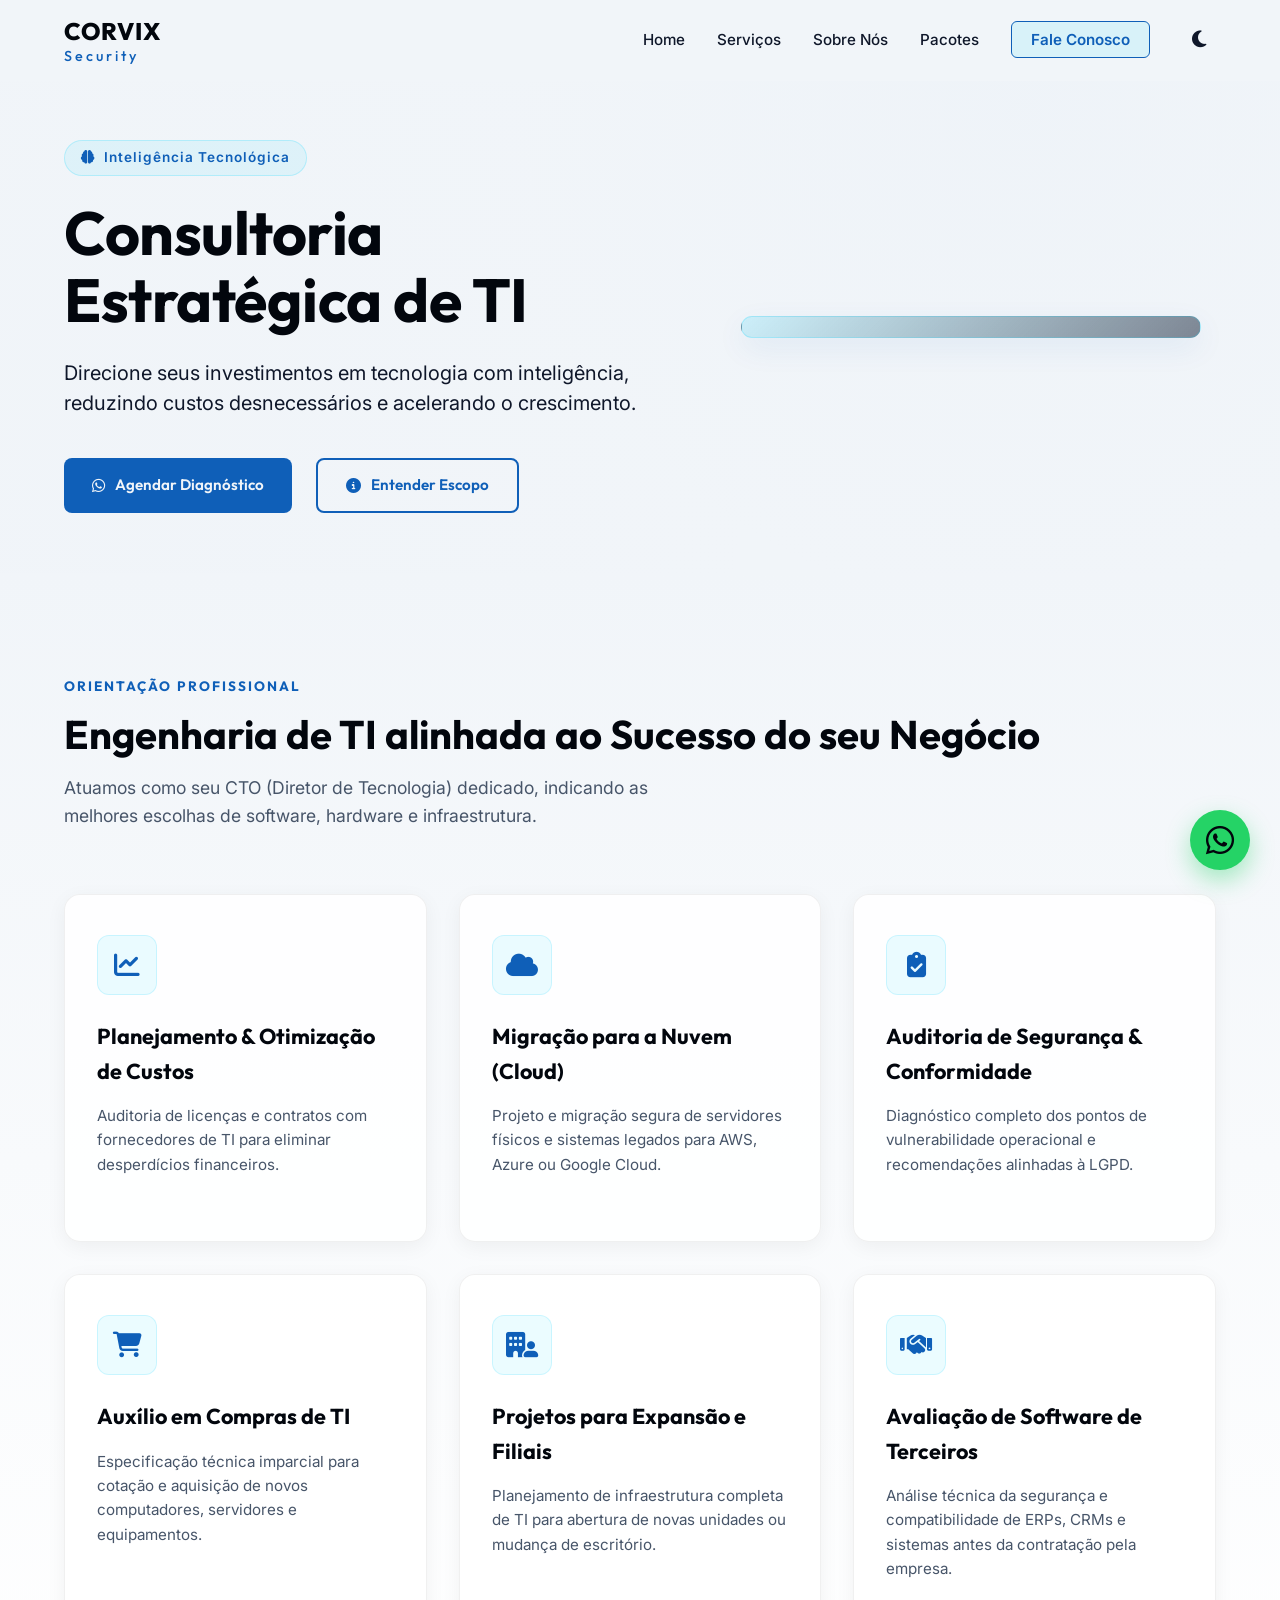
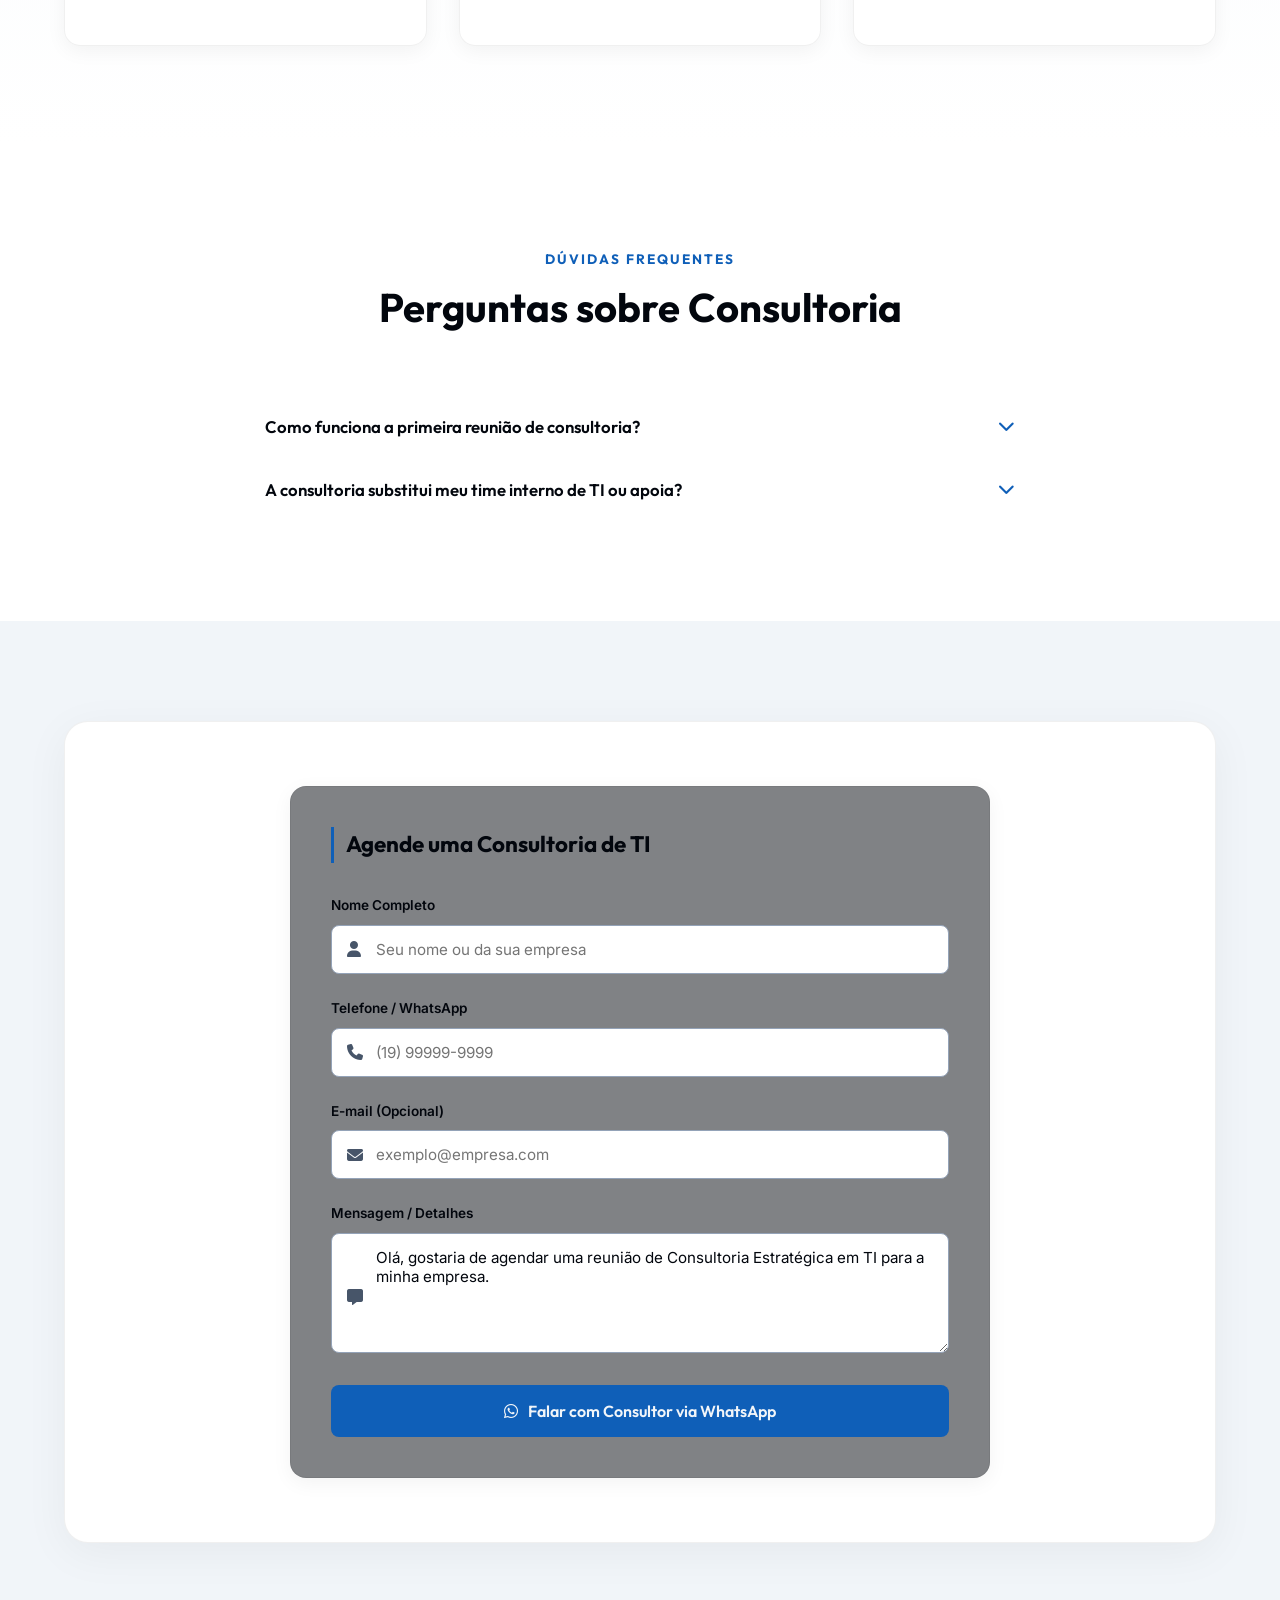
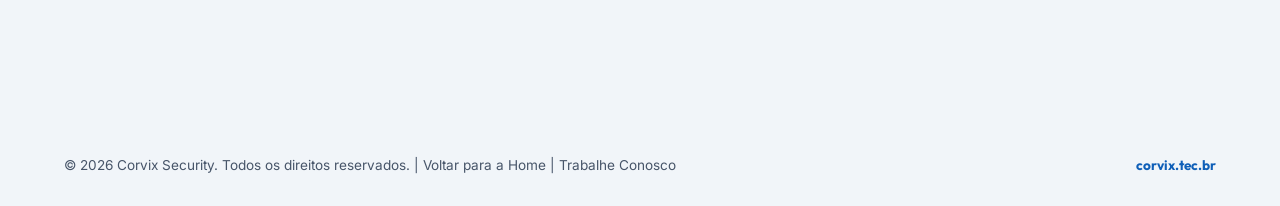
==== commit 4467d879: "Make email optional, require phone number, and add Trabalhe Conosco option Co-authored-by: pedrodasi" ====
--- a/consultoria.html
+++ b/consultoria.html
@@ -56,7 +56,7 @@
           Direcione seus investimentos em tecnologia com inteligência, reduzindo custos desnecessários e acelerando o crescimento.
         </p>
         <div class="hero-actions">
-          <a href="https://wa.me/5519995347558?text=Ol%C3%A1%2C%20gostaria%20de%20solicitar%20uma%20Consultoria%20de%20TI" target="_blank" class="btn btn-primary"><i class="fa-brands fa-whatsapp"></i> Agendar Diagnóstico</a>
+          <a href="https://api.whatsapp.com/send?phone=5519995347558&text=Ol%C3%A1%2C%20gostaria%20de%20solicitar%20uma%20Consultoria%20de%20TI" target="_blank" class="btn btn-primary"><i class="fa-brands fa-whatsapp"></i> Agendar Diagnóstico</a>
           <a href="#detalhes" class="btn btn-secondary"><i class="fa-solid fa-circle-info"></i> Entender Escopo</a>
         </div>
       </div>
@@ -146,10 +146,17 @@
             </div>
           </div>
           <div class="form-group">
-            <label for="email">E-mail de Contato</label>
+            <label for="phone">Telefone / WhatsApp</label>
+            <div class="input-wrapper">
+              <i class="fa-solid fa-phone"></i>
+              <input type="tel" id="phone" placeholder="(19) 99999-9999" required />
+            </div>
+          </div>
+          <div class="form-group">
+            <label for="email">E-mail (Opcional)</label>
             <div class="input-wrapper">
               <i class="fa-solid fa-envelope"></i>
-              <input type="email" id="email" placeholder="exemplo@empresa.com" required />
+              <input type="email" id="email" placeholder="exemplo@empresa.com" />
             </div>
           </div>
           <input type="hidden" id="service-select" value="Consultoria" />
@@ -170,12 +177,12 @@
 
   <footer class="footer-main">
     <div class="footer-bottom">
-      <p>© 2026 Corvix Security. Todos os direitos reservados. | <a href="index.html">Voltar para a Home</a></p>
+      <p>© 2026 Corvix Security. Todos os direitos reservados. | <a href="index.html">Voltar para a Home</a> | <a href="index.html#contato" onclick="localStorage.setItem('prefill', 'Trabalhe Conosco')">Trabalhe Conosco</a></p>
       <p class="domain-text">corvix.tec.br</p>
     </div>
   </footer>
 
-  <a href="https://wa.me/5519995347558" target="_blank" class="whatsapp-floating-btn" aria-label="Conversar no WhatsApp">
+  <a href="https://api.whatsapp.com/send?phone=5519995347558" target="_blank" class="whatsapp-floating-btn" aria-label="Conversar no WhatsApp">
     <i class="fa-brands fa-whatsapp"></i>
   </a>
 
